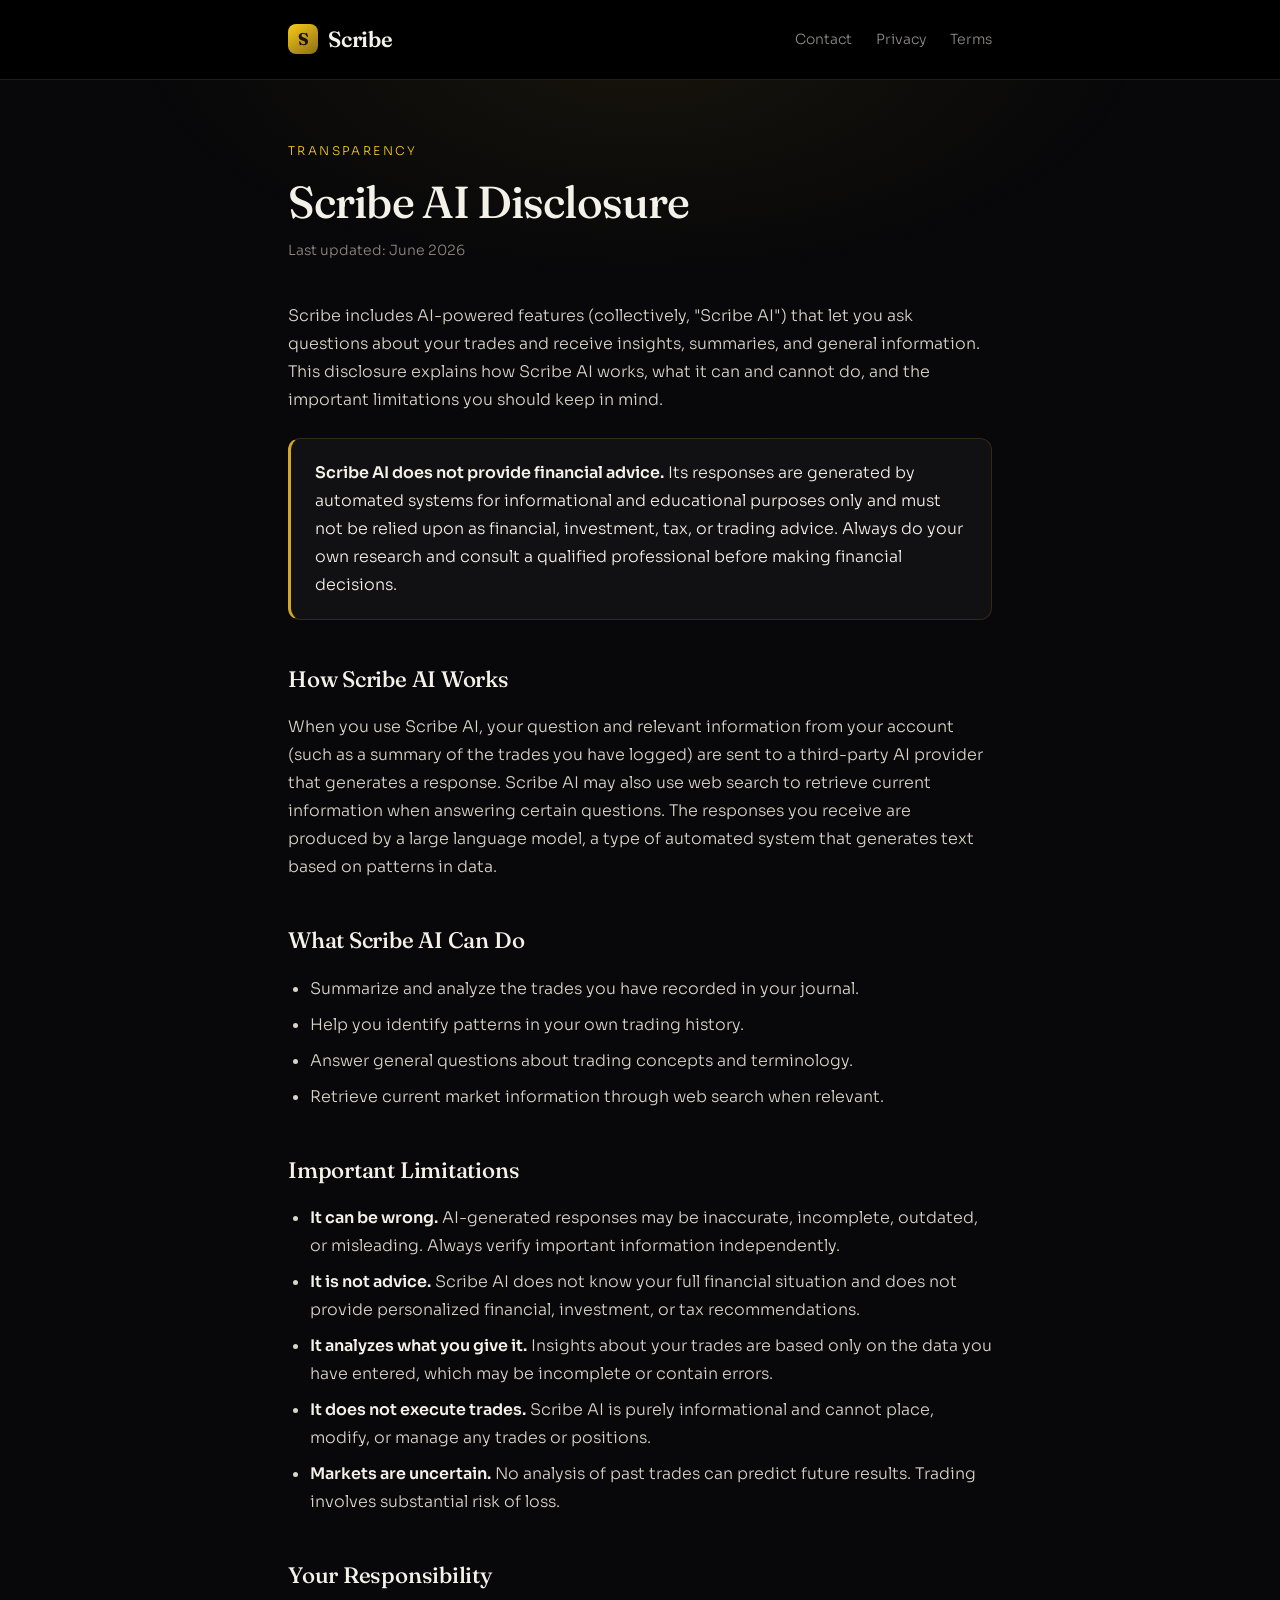
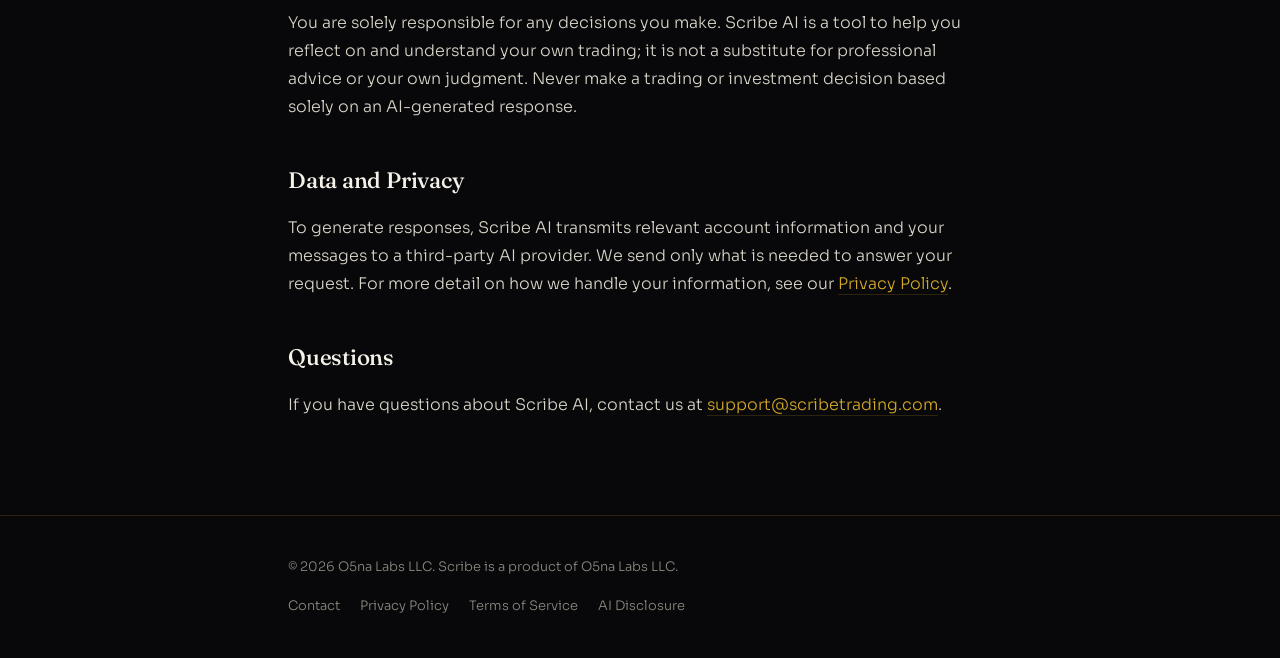
==== ai-disclosure.html @ bcdcf8ef "Add files via upload" ====
<!DOCTYPE html>
<html lang="en">
<head>
<meta charset="UTF-8">
<meta name="viewport" content="width=device-width, initial-scale=1.0">
<title>Scribe AI Disclosure</title>
<meta name="description" content="How the Scribe AI feature works, its limitations, and important disclosures.">
<link rel="preconnect" href="https://fonts.googleapis.com">
<link rel="preconnect" href="https://fonts.gstatic.com" crossorigin>
<link href="https://fonts.googleapis.com/css2?family=Fraunces:opsz,wght@9..144,400;9..144,500;9..144,600;9..144,700&family=Sora:wght@300;400;500;600&display=swap" rel="stylesheet">
<link rel="stylesheet" href="styles.css">
</head>
<body>

<div class="header-bar">
  <nav>
    <a href="index.html" class="brand"><span class="mark">S</span> Scribe</a>
    <div class="nav-links">
      <a href="contact.html">Contact</a>
      <a href="privacy.html">Privacy</a>
      <a href="terms.html">Terms</a>
    </div>
  </nav>
</div>

<main>
<div class="doc">

  <div class="eyebrow">Transparency</div>
  <h1>Scribe AI Disclosure</h1>
  <p class="updated">Last updated: June 2026</p>

  <p>Scribe includes AI-powered features (collectively, "Scribe AI") that let you ask questions about your trades and receive insights, summaries, and general information. This disclosure explains how Scribe AI works, what it can and cannot do, and the important limitations you should keep in mind.</p>

  <div class="callout">
    <p><strong>Scribe AI does not provide financial advice.</strong> Its responses are generated by automated systems for informational and educational purposes only and must not be relied upon as financial, investment, tax, or trading advice. Always do your own research and consult a qualified professional before making financial decisions.</p>
  </div>

  <h2>How Scribe AI Works</h2>
  <p>When you use Scribe AI, your question and relevant information from your account (such as a summary of the trades you have logged) are sent to a third-party AI provider that generates a response. Scribe AI may also use web search to retrieve current information when answering certain questions. The responses you receive are produced by a large language model, a type of automated system that generates text based on patterns in data.</p>

  <h2>What Scribe AI Can Do</h2>
  <ul>
    <li>Summarize and analyze the trades you have recorded in your journal.</li>
    <li>Help you identify patterns in your own trading history.</li>
    <li>Answer general questions about trading concepts and terminology.</li>
    <li>Retrieve current market information through web search when relevant.</li>
  </ul>

  <h2>Important Limitations</h2>
  <ul>
    <li><strong>It can be wrong.</strong> AI-generated responses may be inaccurate, incomplete, outdated, or misleading. Always verify important information independently.</li>
    <li><strong>It is not advice.</strong> Scribe AI does not know your full financial situation and does not provide personalized financial, investment, or tax recommendations.</li>
    <li><strong>It analyzes what you give it.</strong> Insights about your trades are based only on the data you have entered, which may be incomplete or contain errors.</li>
    <li><strong>It does not execute trades.</strong> Scribe AI is purely informational and cannot place, modify, or manage any trades or positions.</li>
    <li><strong>Markets are uncertain.</strong> No analysis of past trades can predict future results. Trading involves substantial risk of loss.</li>
  </ul>

  <h2>Your Responsibility</h2>
  <p>You are solely responsible for any decisions you make. Scribe AI is a tool to help you reflect on and understand your own trading; it is not a substitute for professional advice or your own judgment. Never make a trading or investment decision based solely on an AI-generated response.</p>

  <h2>Data and Privacy</h2>
  <p>To generate responses, Scribe AI transmits relevant account information and your messages to a third-party AI provider. We send only what is needed to answer your request. For more detail on how we handle your information, see our <a href="privacy.html">Privacy Policy</a>.</p>

  <h2>Questions</h2>
  <p>If you have questions about Scribe AI, contact us at <a href="mailto:support@scribetrading.com">support@scribetrading.com</a>.</p>

</div>
</main>

<footer>
  <div class="foot-inner">
    <div>&copy; 2026 O5na Labs LLC. Scribe is a product of O5na Labs LLC.</div>
    <div class="foot-links">
      <a href="contact.html">Contact</a>
      <a href="privacy.html">Privacy Policy</a>
      <a href="terms.html">Terms of Service</a>
      <a href="ai-disclosure.html">AI Disclosure</a>
    </div>
  </div>
</footer>

</body>
</html>
---- styles.css ----
:root {
  --gold: #d4a827;
  --gold-bright: #facc15;
  --gold-deep: #8a6d1a;
  --bg: #08080a;
  --bg-soft: #111113;
  --text: #f4f1e8;
  --text-muted: #8d8a82;
  --border: rgba(212, 168, 39, 0.18);
}
* { margin: 0; padding: 0; box-sizing: border-box; }
html { scroll-behavior: smooth; }
body {
  background: var(--bg);
  color: var(--text);
  font-family: 'Sora', sans-serif;
  font-weight: 300;
  line-height: 1.75;
  -webkit-font-smoothing: antialiased;
  min-height: 100vh;
  display: flex;
  flex-direction: column;
}
body::before {
  content: "";
  position: fixed;
  top: -25%; left: 50%;
  transform: translateX(-50%);
  width: 90vw; height: 60vh;
  background: radial-gradient(ellipse at center, rgba(212,168,39,0.08), transparent 62%);
  pointer-events: none; z-index: 0;
}
.header-bar {
  background: #000;
  border-bottom: 1px solid var(--border);
  position: relative; z-index: 2;
}
nav {
  display: flex; justify-content: space-between; align-items: center;
  padding: 20px 28px; max-width: 760px; margin: 0 auto;
}
.brand {
  font-family: 'Fraunces', serif; font-weight: 600; font-size: 22px;
  letter-spacing: -0.01em; color: var(--text); text-decoration: none;
  display: flex; align-items: center; gap: 10px;
}
.brand .mark {
  width: 30px; height: 30px; border-radius: 8px;
  background: linear-gradient(145deg, var(--gold-bright), var(--gold-deep));
  display: flex; align-items: center; justify-content: center;
  font-size: 17px; font-weight: 700; color: #1a1408;
}
.nav-links { display: flex; gap: 24px; }
.nav-links a {
  color: var(--text-muted); text-decoration: none; font-size: 14px;
  transition: color 0.25s ease;
}
.nav-links a:hover { color: var(--gold); }

main { flex: 1; position: relative; z-index: 1; }
.doc { max-width: 760px; margin: 0 auto; padding: 60px 28px 80px; width: 100%; }
.doc .eyebrow {
  font-size: 12px; letter-spacing: 0.2em; text-transform: uppercase;
  background: linear-gradient(90deg, var(--gold-bright), var(--gold));
  -webkit-background-clip: text; background-clip: text; -webkit-text-fill-color: transparent;
  margin-bottom: 16px;
}
.doc h1 {
  font-family: 'Fraunces', serif; font-weight: 500;
  font-size: clamp(2rem, 5vw, 2.8rem); letter-spacing: -0.02em;
  margin-bottom: 12px; line-height: 1.1;
}
.doc .updated { color: var(--text-muted); font-size: 14px; margin-bottom: 40px; }
.doc h2 {
  font-family: 'Fraunces', serif; font-weight: 500; font-size: 1.4rem;
  margin: 40px 0 14px; color: var(--text); letter-spacing: -0.01em;
}
.doc h3 {
  font-weight: 600; font-size: 1.05rem; margin: 26px 0 10px; color: var(--text);
}
.doc p { margin-bottom: 16px; color: #d8d4c8; font-size: 1rem; }
.doc ul { margin: 0 0 16px 22px; color: #d8d4c8; }
.doc li { margin-bottom: 8px; }
.doc a { color: var(--gold); text-decoration: none; border-bottom: 1px solid var(--border); }
.doc a:hover { border-color: var(--gold); }
.doc strong { color: var(--text); font-weight: 600; }
.callout {
  background: var(--bg-soft); border: 1px solid var(--border);
  border-left: 3px solid var(--gold); border-radius: 12px;
  padding: 20px 24px; margin: 24px 0;
}
.callout p { margin-bottom: 0; color: var(--text); }

/* Contact form */
.contact-card {
  background: var(--bg-soft); border: 1px solid var(--border);
  border-radius: 18px; padding: 32px; margin-top: 24px;
}
.contact-row { margin-bottom: 18px; }
.contact-row label { display:block; font-size: 13px; color: var(--text-muted); margin-bottom: 8px; }
.contact-row input, .contact-row textarea {
  width: 100%; background: #0a0a0c; border: 1px solid var(--border);
  border-radius: 10px; padding: 12px 14px; color: var(--text);
  font-family: 'Sora'; font-size: 15px;
}
.contact-row textarea { min-height: 120px; resize: vertical; }
.email-big {
  font-family: 'Fraunces', serif; font-size: 1.5rem; color: var(--gold);
  text-decoration: none; border: none;
}
.email-big:hover { color: var(--gold-bright); }

footer {
  border-top: 1px solid var(--border); padding: 40px 0;
  position: relative; z-index: 1;
}
.foot-inner {
  max-width: 760px; margin: 0 auto; padding: 0 28px;
  display: flex; justify-content: space-between; flex-wrap: wrap; gap: 16px;
  font-size: 13px; color: var(--text-muted);
}
.foot-links { display: flex; gap: 20px; flex-wrap: wrap; }
.foot-links a { color: var(--text-muted); text-decoration: none; transition: color 0.25s; }
.foot-links a:hover { color: var(--gold); }

@media (max-width: 600px) {
  .nav-links { gap: 14px; }
  .nav-links a { font-size: 13px; }
  .foot-inner { flex-direction: column; }
  .doc { padding: 40px 24px 60px; }
}
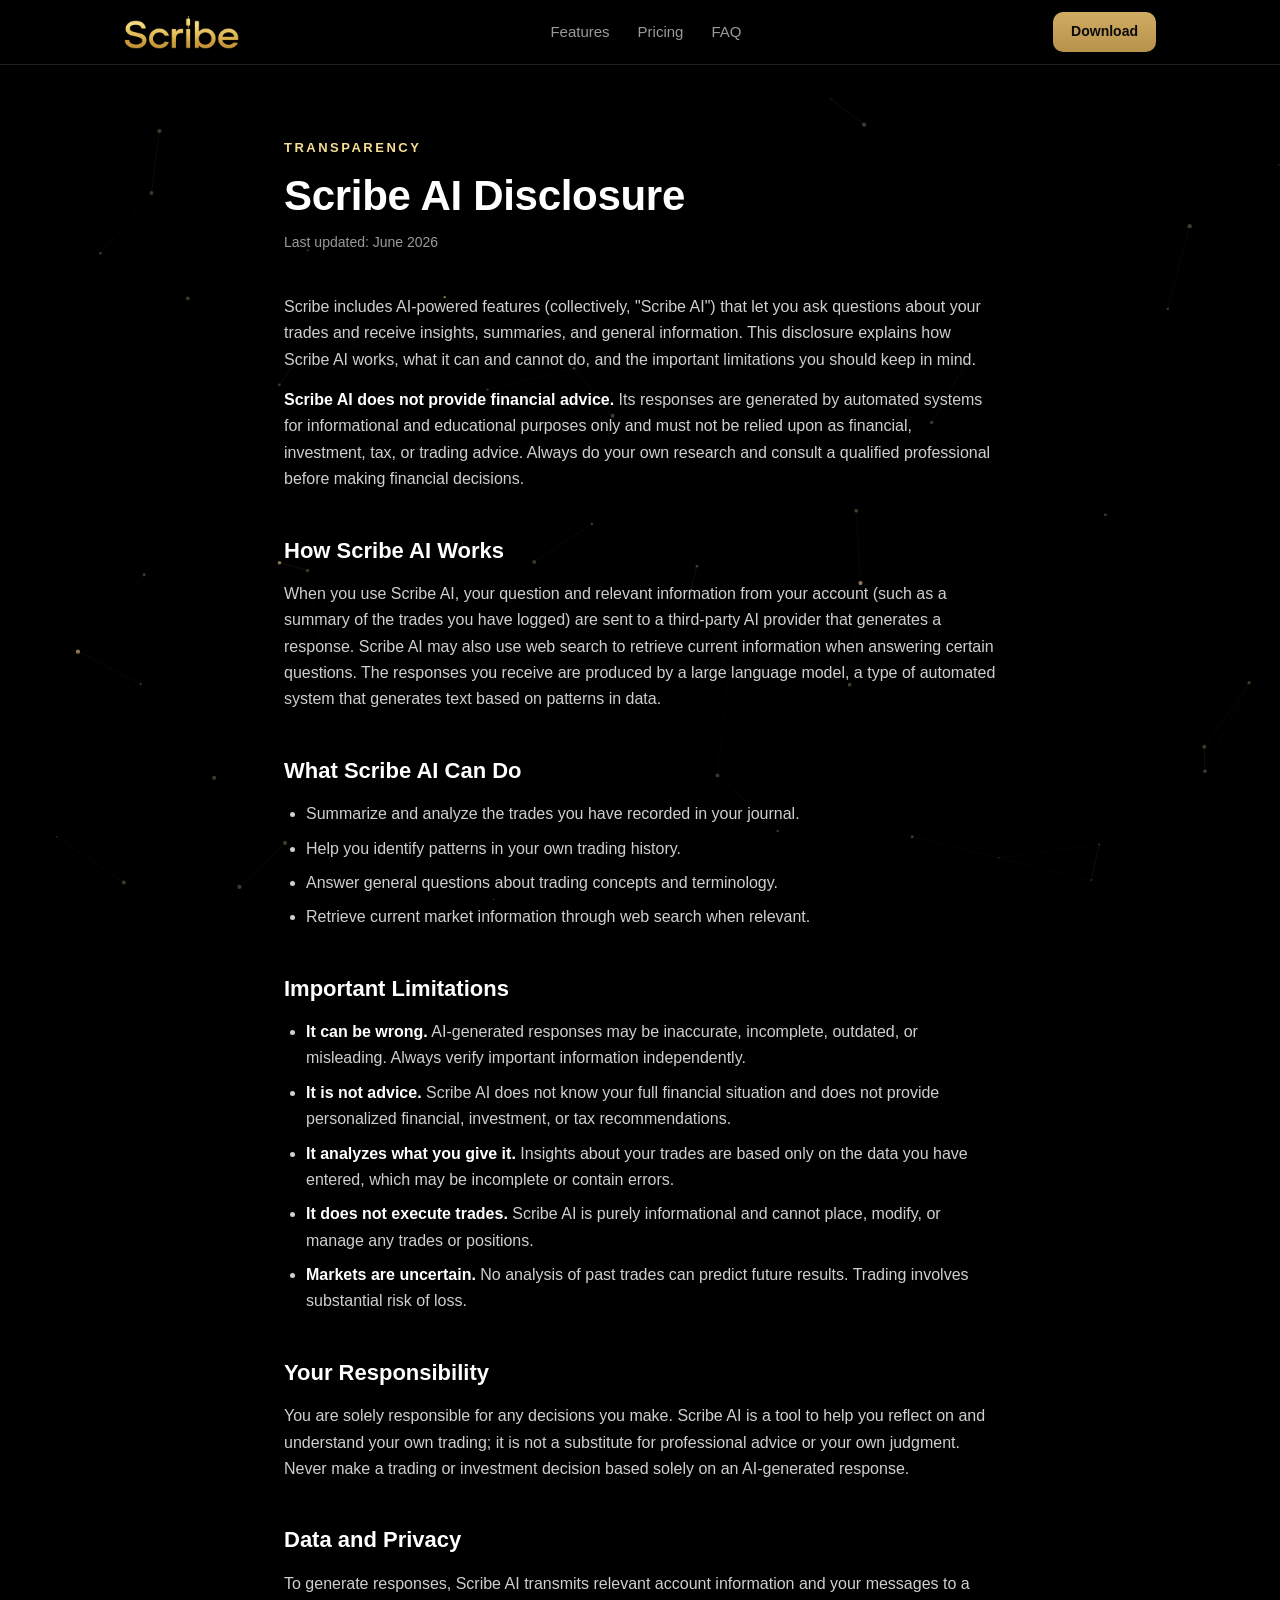
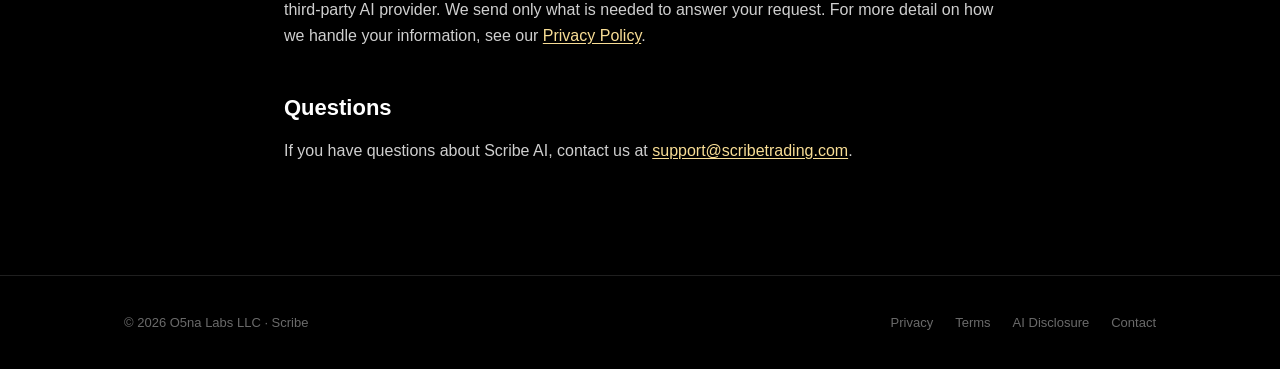
==== commit b8f5f14c: "Add files via upload" ====
--- a/ai-disclosure.html
+++ b/ai-disclosure.html
@@ -1,44 +1,71 @@
 <!DOCTYPE html>
 <html lang="en">
 <head>
-<meta charset="UTF-8">
+<meta charset="utf-8">
 <meta name="viewport" content="width=device-width, initial-scale=1.0">
 <title>Scribe AI Disclosure</title>
 <meta name="description" content="How the Scribe AI feature works, its limitations, and important disclosures.">
-<link rel="preconnect" href="https://fonts.googleapis.com">
-<link rel="preconnect" href="https://fonts.gstatic.com" crossorigin>
-<link href="https://fonts.googleapis.com/css2?family=Fraunces:opsz,wght@9..144,400;9..144,500;9..144,600;9..144,700&family=Sora:wght@300;400;500;600&display=swap" rel="stylesheet">
-<link rel="stylesheet" href="styles.css">
+<link rel="icon" type="image/png" href="/email-logo.png">
+<style>
+  :root{--bg:#000;--card:#0A0A0A;--line:rgba(255,255,255,.12);--gold:#CBBA84;--gold-bright:#F8DD95;--text:#fff;--muted:#9a9a9a}
+  *{margin:0;padding:0;box-sizing:border-box}
+  html{scroll-behavior:smooth}
+  body{background:var(--bg);color:var(--text);font-family:-apple-system,BlinkMacSystemFont,"Segoe UI",Roboto,Helvetica,Arial,sans-serif;-webkit-font-smoothing:antialiased;line-height:1.65}
+  #bg-net{position:fixed;inset:0;z-index:0;pointer-events:none}
+  nav,main,footer{position:relative;z-index:1}
+  img{max-width:100%}
+  a{color:inherit;text-decoration:none}
+  .wrap{max-width:1080px;margin:0 auto;padding:0 24px}
+  nav{position:sticky;top:0;z-index:50;background:rgba(0,0,0,.82);backdrop-filter:blur(14px);-webkit-backdrop-filter:blur(14px);border-bottom:1px solid var(--line)}
+  .nav-inner{display:flex;align-items:center;justify-content:space-between;height:64px}
+  .nav-logo img{height:34px;width:auto;display:block}
+  .nav-links{display:flex;gap:28px;align-items:center;font-size:15px;color:var(--muted)}
+  .nav-links a:hover{color:#fff}
+  .btn{display:inline-block;background:linear-gradient(180deg,#D0AB62,#B7924B);color:#0a0a0a;font-weight:700;border-radius:10px;padding:8px 18px;font-size:14px}
+  .btn:hover{opacity:.9}
+  main{max-width:760px;margin:0 auto;padding:72px 24px 96px}
+  .eyebrow{color:var(--gold-bright);font-size:13px;font-weight:700;letter-spacing:2.5px;text-transform:uppercase;margin-bottom:14px}
+  h1{font-size:42px;font-weight:800;letter-spacing:-.3px;line-height:1.15;margin-bottom:10px}
+  .updated{color:var(--muted);font-size:14px;margin-bottom:40px}
+  h2{font-size:22px;font-weight:700;margin:40px 0 12px}
+  h3{font-size:17px;font-weight:700;margin:24px 0 8px;color:#e8e8e8}
+  p{color:#cfcfcf;font-size:16px;margin-bottom:14px}
+  ul{margin:0 0 16px 22px}
+  li{color:#cfcfcf;font-size:16px;margin-bottom:8px}
+  strong{color:#fff}
+  main a{color:var(--gold-bright);text-decoration:underline;text-underline-offset:2px}
+  .email{display:inline-block;background:var(--card);border:1px solid var(--line);border-radius:12px;padding:14px 22px;color:var(--gold-bright);font-size:17px;font-weight:600;margin:6px 0 18px;text-decoration:none}
+  footer{border-top:1px solid var(--line);padding:36px 0;color:#6a6a6a;font-size:13px}
+  .foot-inner{display:flex;justify-content:space-between;align-items:center;flex-wrap:wrap;gap:14px}
+  .foot-links{display:flex;gap:22px}
+  .foot-links a:hover{color:#fff}
+  @media(max-width:840px){h1{font-size:32px}.nav-links{display:none}main{padding:52px 20px 72px}}
+</style>
 </head>
 <body>
 
-<div class="header-bar">
-  <nav>
-    <a href="index.html" class="brand"><span class="mark">S</span> Scribe</a>
+<canvas id="bg-net" aria-hidden="true"></canvas>
+
+<nav>
+  <div class="wrap nav-inner">
+    <a class="nav-logo" href="/"><img src="/assets/logo-nav.png" alt="Scribe"></a>
     <div class="nav-links">
-      <a href="contact.html">Contact</a>
-      <a href="privacy.html">Privacy</a>
-      <a href="terms.html">Terms</a>
+      <a href="/#features">Features</a>
+      <a href="/#pricing">Pricing</a>
+      <a href="/#faq">FAQ</a>
     </div>
-  </nav>
-</div>
+    <a class="btn" href="TODO_APP_STORE_URL">Download</a>
+  </div>
+</nav>
 
 <main>
-<div class="doc">
-
   <div class="eyebrow">Transparency</div>
   <h1>Scribe AI Disclosure</h1>
-  <p class="updated">Last updated: June 2026</p>
-
+  <div class="updated">Last updated: June 2026</div>
   <p>Scribe includes AI-powered features (collectively, "Scribe AI") that let you ask questions about your trades and receive insights, summaries, and general information. This disclosure explains how Scribe AI works, what it can and cannot do, and the important limitations you should keep in mind.</p>
-
-  <div class="callout">
-    <p><strong>Scribe AI does not provide financial advice.</strong> Its responses are generated by automated systems for informational and educational purposes only and must not be relied upon as financial, investment, tax, or trading advice. Always do your own research and consult a qualified professional before making financial decisions.</p>
-  </div>
-
+  <p><strong>Scribe AI does not provide financial advice.</strong> Its responses are generated by automated systems for informational and educational purposes only and must not be relied upon as financial, investment, tax, or trading advice. Always do your own research and consult a qualified professional before making financial decisions.</p>
   <h2>How Scribe AI Works</h2>
   <p>When you use Scribe AI, your question and relevant information from your account (such as a summary of the trades you have logged) are sent to a third-party AI provider that generates a response. Scribe AI may also use web search to retrieve current information when answering certain questions. The responses you receive are produced by a large language model, a type of automated system that generates text based on patterns in data.</p>
-
   <h2>What Scribe AI Can Do</h2>
   <ul>
     <li>Summarize and analyze the trades you have recorded in your journal.</li>
@@ -46,7 +73,6 @@
     <li>Answer general questions about trading concepts and terminology.</li>
     <li>Retrieve current market information through web search when relevant.</li>
   </ul>
-
   <h2>Important Limitations</h2>
   <ul>
     <li><strong>It can be wrong.</strong> AI-generated responses may be inaccurate, incomplete, outdated, or misleading. Always verify important information independently.</li>
@@ -55,30 +81,51 @@
     <li><strong>It does not execute trades.</strong> Scribe AI is purely informational and cannot place, modify, or manage any trades or positions.</li>
     <li><strong>Markets are uncertain.</strong> No analysis of past trades can predict future results. Trading involves substantial risk of loss.</li>
   </ul>
-
   <h2>Your Responsibility</h2>
   <p>You are solely responsible for any decisions you make. Scribe AI is a tool to help you reflect on and understand your own trading; it is not a substitute for professional advice or your own judgment. Never make a trading or investment decision based solely on an AI-generated response.</p>
-
   <h2>Data and Privacy</h2>
-  <p>To generate responses, Scribe AI transmits relevant account information and your messages to a third-party AI provider. We send only what is needed to answer your request. For more detail on how we handle your information, see our <a href="privacy.html">Privacy Policy</a>.</p>
-
+  <p>To generate responses, Scribe AI transmits relevant account information and your messages to a third-party AI provider. We send only what is needed to answer your request. For more detail on how we handle your information, see our <a href="/privacy.html">Privacy Policy</a>.</p>
   <h2>Questions</h2>
   <p>If you have questions about Scribe AI, contact us at <a href="mailto:support@scribetrading.com">support@scribetrading.com</a>.</p>
 
-</div>
 </main>
 
 <footer>
-  <div class="foot-inner">
-    <div>&copy; 2026 O5na Labs LLC. Scribe is a product of O5na Labs LLC.</div>
+  <div class="wrap foot-inner">
+    <div>© 2026 O5na Labs LLC · Scribe</div>
     <div class="foot-links">
-      <a href="contact.html">Contact</a>
-      <a href="privacy.html">Privacy Policy</a>
-      <a href="terms.html">Terms of Service</a>
-      <a href="ai-disclosure.html">AI Disclosure</a>
+      <a href="/privacy.html">Privacy</a>
+      <a href="/terms.html">Terms</a>
+      <a href="/ai-disclosure.html">AI Disclosure</a>
+      <a href="/contact.html">Contact</a>
     </div>
   </div>
 </footer>
 
+<script>
+(function(){
+  var canvas=document.getElementById('bg-net');if(!canvas)return;
+  var ctx=canvas.getContext('2d');
+  var reduced=window.matchMedia('(prefers-reduced-motion: reduce)').matches;
+  var dpr=Math.min(window.devicePixelRatio||1,2);var W,H,pts=[];var LINK=130;var mouse={x:-9999,y:-9999};
+  function resize(){W=window.innerWidth;H=window.innerHeight;canvas.width=W*dpr;canvas.height=H*dpr;canvas.style.width=W+'px';canvas.style.height=H+'px';ctx.setTransform(dpr,0,0,dpr,0,0);
+    var t=Math.min(90,Math.floor(W*H/22000));pts=[];
+    for(var i=0;i<t;i++){pts.push({x:Math.random()*W,y:Math.random()*H,vx:(Math.random()-.5)*.22,vy:(Math.random()-.5)*.22,r:Math.random()*1.6+.6,b:Math.random()<.18});}}
+  function step(){ctx.clearRect(0,0,W,H);
+    for(var i=0;i<pts.length;i++){var a=pts[i];for(var j=i+1;j<pts.length;j++){var b=pts[j];var dx=a.x-b.x,dy=a.y-b.y,d2=dx*dx+dy*dy;
+      if(d2<LINK*LINK){var al=(1-Math.sqrt(d2)/LINK)*.10;ctx.strokeStyle='rgba(203,186,132,'+al.toFixed(3)+')';ctx.lineWidth=1;ctx.beginPath();ctx.moveTo(a.x,a.y);ctx.lineTo(b.x,b.y);ctx.stroke();}}}
+    for(var k=0;k<pts.length;k++){var p=pts[k];p.x+=p.vx;p.y+=p.vy;
+      var mdx=p.x-mouse.x,mdy=p.y-mouse.y,md2=mdx*mdx+mdy*mdy;
+      if(md2<16000){var f=(16000-md2)/16000*.35;p.x+=(mdx/Math.sqrt(md2||1))*f;p.y+=(mdy/Math.sqrt(md2||1))*f;}
+      if(p.x<-10)p.x=W+10;if(p.x>W+10)p.x=-10;if(p.y<-10)p.y=H+10;if(p.y>H+10)p.y=-10;
+      ctx.fillStyle=p.b?'rgba(248,221,149,0.55)':'rgba(203,186,132,0.30)';ctx.beginPath();ctx.arc(p.x,p.y,p.r,0,Math.PI*2);ctx.fill();}
+    if(!reduced)requestAnimationFrame(step);}
+  window.addEventListener('resize',function(){resize();if(reduced)step();});
+  window.addEventListener('mousemove',function(e){mouse.x=e.clientX;mouse.y=e.clientY;});
+  document.addEventListener('visibilitychange',function(){if(!document.hidden&&!reduced)requestAnimationFrame(step);});
+  resize();step();
+})();
+</script>
+
 </body>
 </html>
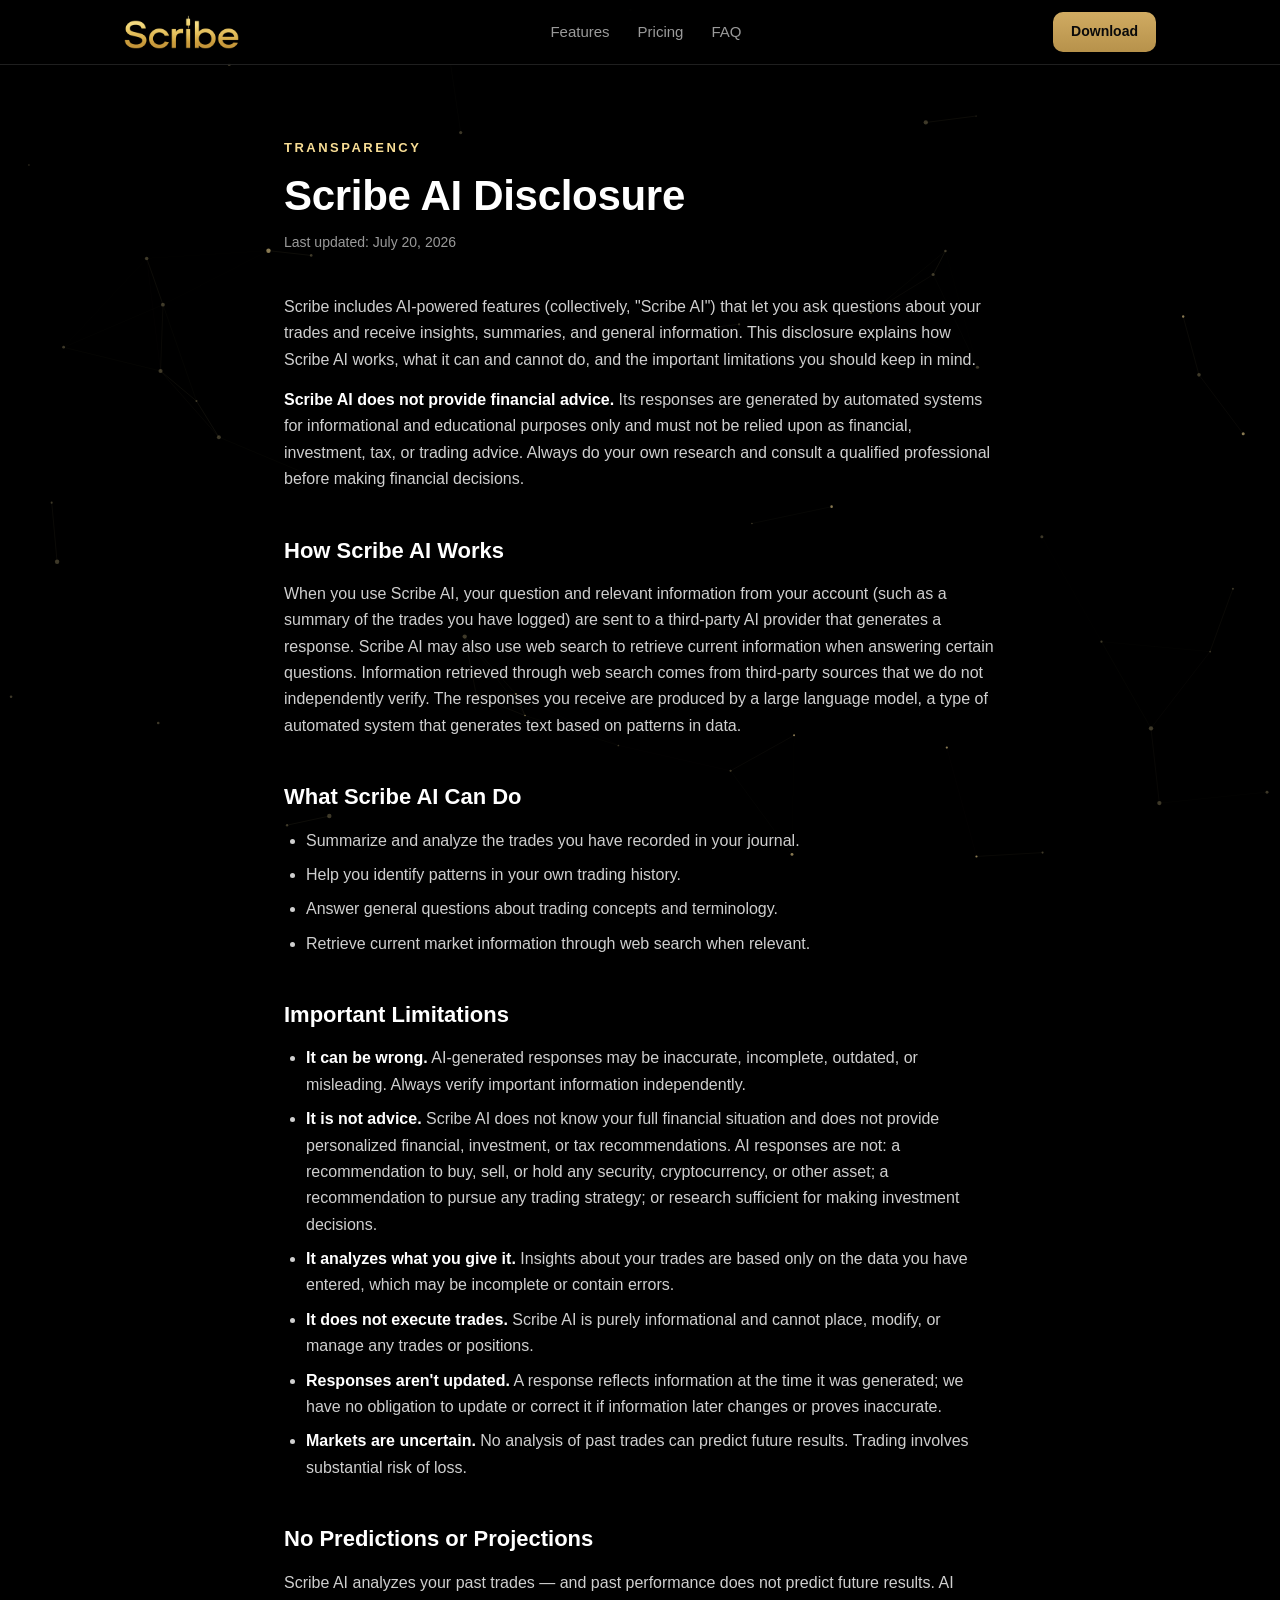
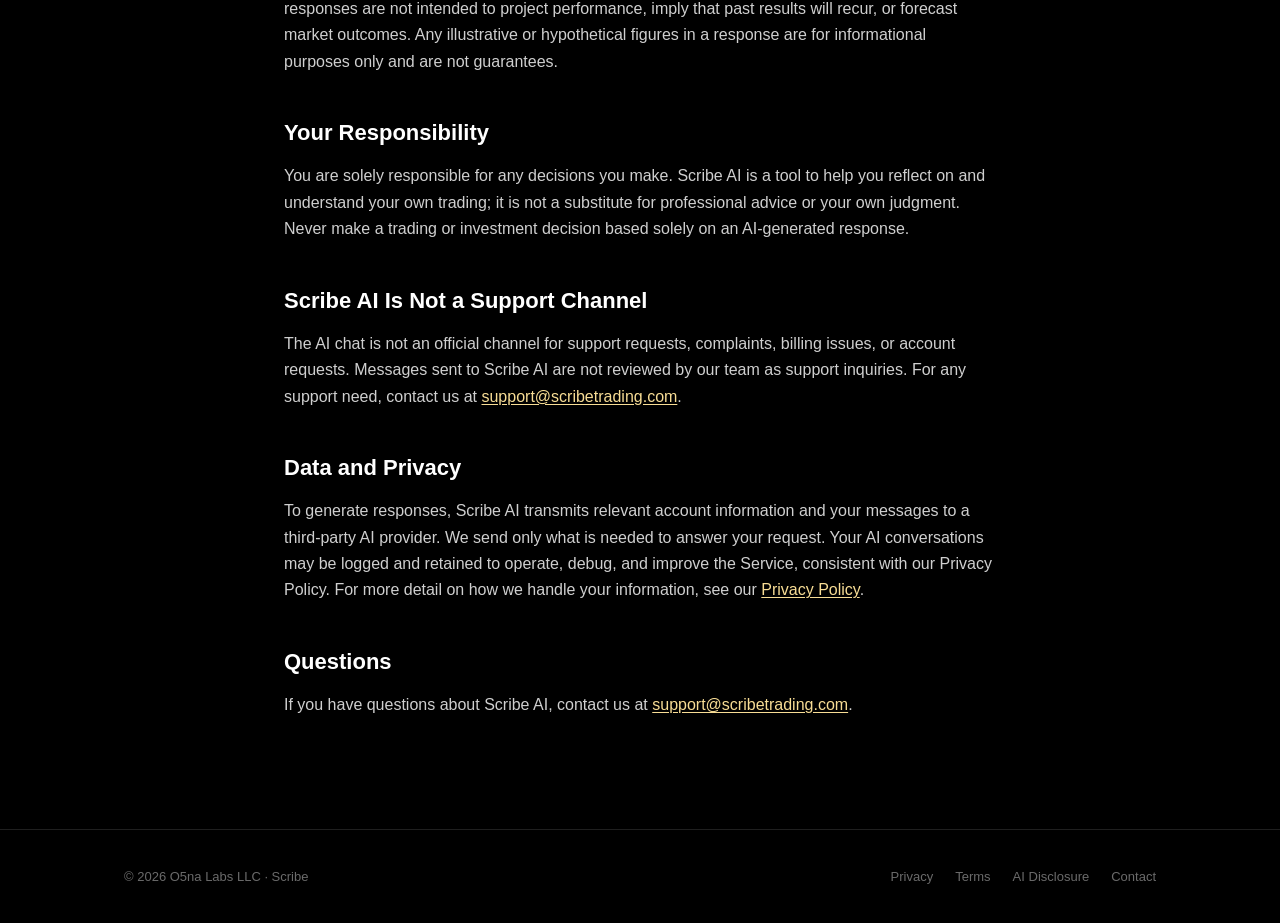
==== commit 9117b7ae: "Add files via upload" ====
--- a/ai-disclosure.html
+++ b/ai-disclosure.html
@@ -61,11 +61,11 @@
 <main>
   <div class="eyebrow">Transparency</div>
   <h1>Scribe AI Disclosure</h1>
-  <div class="updated">Last updated: June 2026</div>
+  <div class="updated">Last updated: July 20, 2026</div>
   <p>Scribe includes AI-powered features (collectively, "Scribe AI") that let you ask questions about your trades and receive insights, summaries, and general information. This disclosure explains how Scribe AI works, what it can and cannot do, and the important limitations you should keep in mind.</p>
   <p><strong>Scribe AI does not provide financial advice.</strong> Its responses are generated by automated systems for informational and educational purposes only and must not be relied upon as financial, investment, tax, or trading advice. Always do your own research and consult a qualified professional before making financial decisions.</p>
   <h2>How Scribe AI Works</h2>
-  <p>When you use Scribe AI, your question and relevant information from your account (such as a summary of the trades you have logged) are sent to a third-party AI provider that generates a response. Scribe AI may also use web search to retrieve current information when answering certain questions. The responses you receive are produced by a large language model, a type of automated system that generates text based on patterns in data.</p>
+  <p>When you use Scribe AI, your question and relevant information from your account (such as a summary of the trades you have logged) are sent to a third-party AI provider that generates a response. Scribe AI may also use web search to retrieve current information when answering certain questions. Information retrieved through web search comes from third-party sources that we do not independently verify. The responses you receive are produced by a large language model, a type of automated system that generates text based on patterns in data.</p>
   <h2>What Scribe AI Can Do</h2>
   <ul>
     <li>Summarize and analyze the trades you have recorded in your journal.</li>
@@ -76,15 +76,20 @@
   <h2>Important Limitations</h2>
   <ul>
     <li><strong>It can be wrong.</strong> AI-generated responses may be inaccurate, incomplete, outdated, or misleading. Always verify important information independently.</li>
-    <li><strong>It is not advice.</strong> Scribe AI does not know your full financial situation and does not provide personalized financial, investment, or tax recommendations.</li>
+    <li><strong>It is not advice.</strong> Scribe AI does not know your full financial situation and does not provide personalized financial, investment, or tax recommendations. AI responses are not: a recommendation to buy, sell, or hold any security, cryptocurrency, or other asset; a recommendation to pursue any trading strategy; or research sufficient for making investment decisions.</li>
     <li><strong>It analyzes what you give it.</strong> Insights about your trades are based only on the data you have entered, which may be incomplete or contain errors.</li>
     <li><strong>It does not execute trades.</strong> Scribe AI is purely informational and cannot place, modify, or manage any trades or positions.</li>
+    <li><strong>Responses aren't updated.</strong> A response reflects information at the time it was generated; we have no obligation to update or correct it if information later changes or proves inaccurate.</li>
     <li><strong>Markets are uncertain.</strong> No analysis of past trades can predict future results. Trading involves substantial risk of loss.</li>
   </ul>
+  <h2>No Predictions or Projections</h2>
+  <p>Scribe AI analyzes your past trades &mdash; and past performance does not predict future results. AI responses are not intended to project performance, imply that past results will recur, or forecast market outcomes. Any illustrative or hypothetical figures in a response are for informational purposes only and are not guarantees.</p>
   <h2>Your Responsibility</h2>
   <p>You are solely responsible for any decisions you make. Scribe AI is a tool to help you reflect on and understand your own trading; it is not a substitute for professional advice or your own judgment. Never make a trading or investment decision based solely on an AI-generated response.</p>
+  <h2>Scribe AI Is Not a Support Channel</h2>
+  <p>The AI chat is not an official channel for support requests, complaints, billing issues, or account requests. Messages sent to Scribe AI are not reviewed by our team as support inquiries. For any support need, contact us at <a href="mailto:support@scribetrading.com">support@scribetrading.com</a>.</p>
   <h2>Data and Privacy</h2>
-  <p>To generate responses, Scribe AI transmits relevant account information and your messages to a third-party AI provider. We send only what is needed to answer your request. For more detail on how we handle your information, see our <a href="/privacy.html">Privacy Policy</a>.</p>
+  <p>To generate responses, Scribe AI transmits relevant account information and your messages to a third-party AI provider. We send only what is needed to answer your request. Your AI conversations may be logged and retained to operate, debug, and improve the Service, consistent with our Privacy Policy. For more detail on how we handle your information, see our <a href="/privacy.html">Privacy Policy</a>.</p>
   <h2>Questions</h2>
   <p>If you have questions about Scribe AI, contact us at <a href="mailto:support@scribetrading.com">support@scribetrading.com</a>.</p>
 
